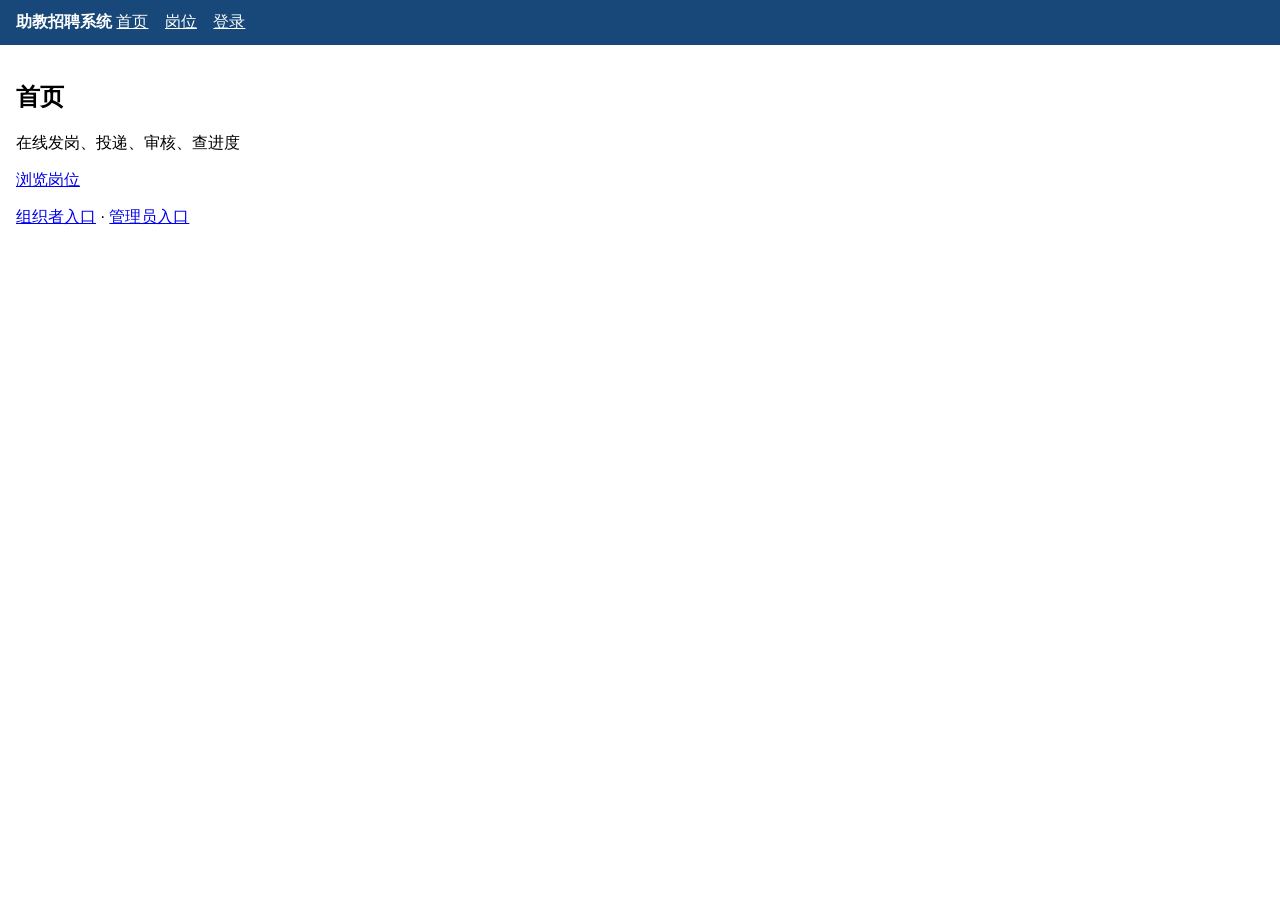
==== frontend/index.html @ b478b3e1 "补全项目结构：需求文档、建表脚本与前端粗糙框架 添加 docs 三份需求说明、sql/schema.sql、8 页可演示的前端静态框架，整理 .gitignore 并移除 .idea 跟踪。  Co-" ====
<!DOCTYPE html>
<html lang="zh-CN">
<head>
  <meta charset="UTF-8"/>
  <title>助教招聘系统</title>
  <link rel="stylesheet" href="css/style.css"/>
</head>
<body>
<header>
  <b>助教招聘系统</b>
  <a href="index.html">首页</a>
  <a href="pages/positions.html">岗位</a>
  <a href="pages/login.html">登录</a>
</header>
<main>
  <h2>首页</h2>
  <p>在线发岗、投递、审核、查进度</p>
  <p><a href="pages/positions.html">浏览岗位</a></p>
  <p><a href="pages/mo-dashboard.html">组织者入口</a> · <a href="pages/admin-workload.html">管理员入口</a></p>
</main>
</body>
</html>
---- frontend/css/style.css ----
body { font-family: sans-serif; margin: 0; padding: 0; }
header { background: #174879; color: #fff; padding: 12px 16px; }
header a { color: #fff; margin-right: 12px; }
main { padding: 16px; max-width: 900px; }
.box { border: 1px solid #ccc; padding: 12px; margin-bottom: 10px; }
button, .btn { padding: 6px 12px; cursor: pointer; }
table { border-collapse: collapse; width: 100%; }
th, td { border: 1px solid #ccc; padding: 8px; text-align: left; }
input { padding: 6px; margin: 4px 0; display: block; width: 240px; }
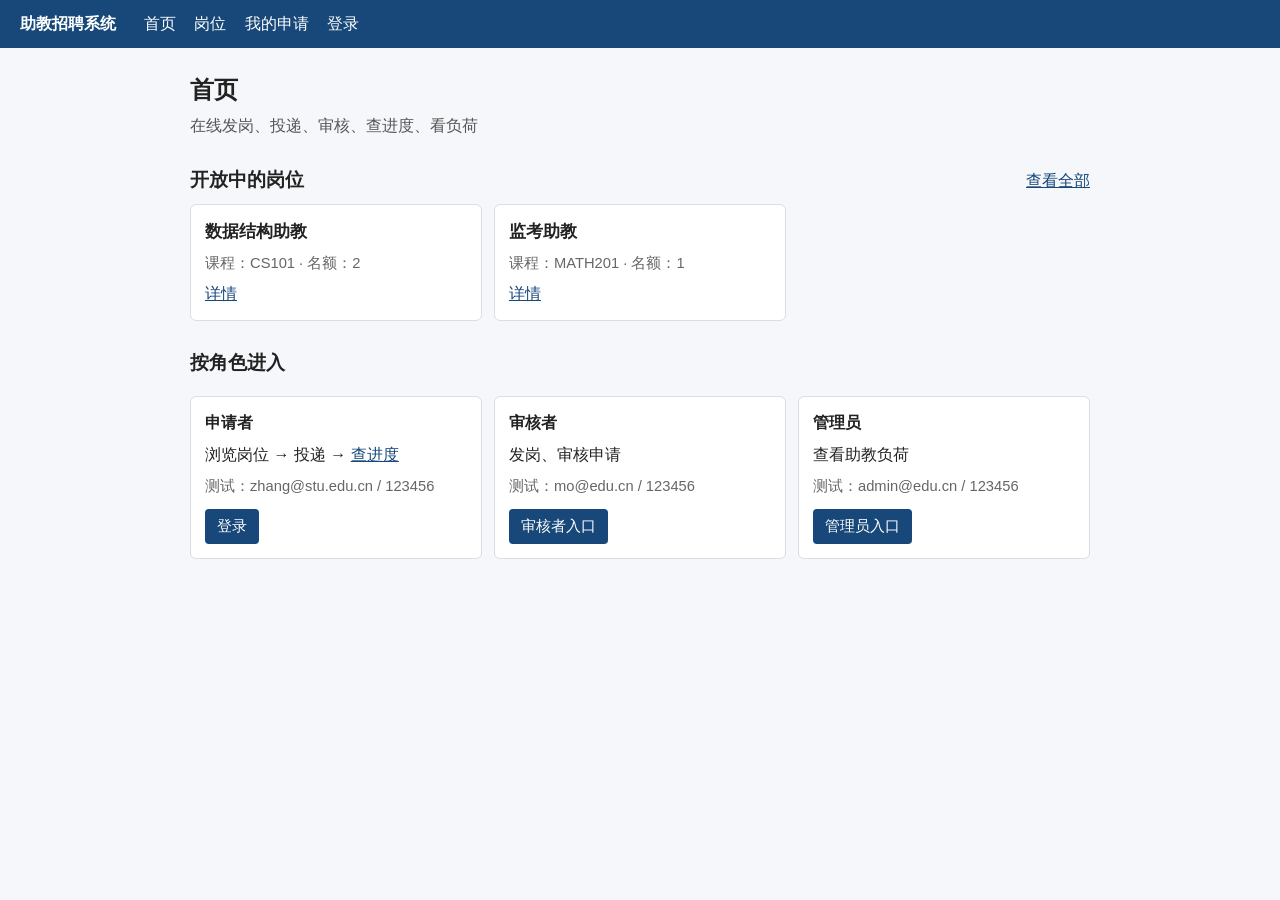
==== commit 8266a46e: "补全三个视角分区及功能，ai在style中优化界面效果 字体等" ====
--- a/frontend/index.html
+++ b/frontend/index.html
@@ -2,21 +2,74 @@
 <html lang="zh-CN">
 <head>
   <meta charset="UTF-8"/>
+  <meta name="viewport" content="width=device-width, initial-scale=1"/>
   <title>助教招聘系统</title>
   <link rel="stylesheet" href="css/style.css"/>
 </head>
 <body>
 <header>
   <b>助教招聘系统</b>
-  <a href="index.html">首页</a>
-  <a href="pages/positions.html">岗位</a>
-  <a href="pages/login.html">登录</a>
+  <nav>
+    <a href="index.html">首页</a>
+    <a href="pages/positions.html">岗位</a>
+    <a href="pages/my-applications.html">我的申请</a>
+    <a href="pages/login.html">登录</a>
+  </nav>
 </header>
 <main>
-  <h2>首页</h2>
-  <p>在线发岗、投递、审核、查进度</p>
-  <p><a href="pages/positions.html">浏览岗位</a></p>
-  <p><a href="pages/mo-dashboard.html">组织者入口</a> · <a href="pages/admin-workload.html">管理员入口</a></p>
+  <section class="intro">
+    <h2>首页</h2>
+    <p>在线发岗、投递、审核、查进度、看负荷</p>
+  </section>
+
+  <section>
+    <div class="section-head">
+      <h3>开放中的岗位</h3>
+      <a href="pages/positions.html">查看全部</a>
+    </div>
+    <div id="open-list" class="grid"></div>
+  </section>
+
+  <section>
+    <h3>按角色进入</h3>
+    <div class="grid roles">
+      <div class="box">
+        <p><b>申请者</b></p>
+        <p>浏览岗位 → 投递 → <a href="pages/my-applications.html">查进度</a></p>
+        <p class="muted">测试：zhang@stu.edu.cn / 123456</p>
+        <a class="btn" href="pages/login.html">登录</a>
+      </div>
+      <div class="box">
+        <p><b>审核者</b></p>
+        <p>发岗、审核申请</p>
+        <p class="muted">测试：mo@edu.cn / 123456</p>
+        <a class="btn" href="pages/mo-dashboard.html">审核者入口</a>
+      </div>
+      <div class="box">
+        <p><b>管理员</b></p>
+        <p>查看助教负荷</p>
+        <p class="muted">测试：admin@edu.cn / 123456</p>
+        <a class="btn" href="pages/admin-workload.html">管理员入口</a>
+      </div>
+    </div>
+  </section>
 </main>
+<script src="data/mock-data.js"></script>
+<script src="js/app.js"></script>
+<script>
+const openList = document.getElementById("open-list");
+const jobs = App.openPositions();
+if (!jobs.length) {
+  openList.innerHTML = '<p class="muted">暂无开放岗位</p>';
+} else {
+  jobs.forEach(j => {
+    openList.innerHTML += `<div class="box">
+      <h3>${j.title}</h3>
+      <p class="muted">课程：${j.course_name} · 名额：${j.quota}</p>
+      <a href="pages/position-detail.html?id=${j.id}">详情</a>
+    </div>`;
+  });
+}
+</script>
 </body>
 </html>
--- a/frontend/css/style.css
+++ b/frontend/css/style.css
@@ -1,9 +1,96 @@
-body { font-family: sans-serif; margin: 0; padding: 0; }
-header { background: #174879; color: #fff; padding: 12px 16px; }
-header a { color: #fff; margin-right: 12px; }
-main { padding: 16px; max-width: 900px; }
-.box { border: 1px solid #ccc; padding: 12px; margin-bottom: 10px; }
-button, .btn { padding: 6px 12px; cursor: pointer; }
-table { border-collapse: collapse; width: 100%; }
+body {
+  font-family: sans-serif;
+  margin: 0;
+  padding: 0;
+  color: #222;
+  line-height: 1.5;
+  background: #f5f7fa;
+}
+
+header {
+  background: #174879;
+  color: #fff;
+  padding: 12px 20px;
+  display: flex;
+  flex-wrap: wrap;
+  align-items: center;
+  gap: 12px 20px;
+}
+
+header b { margin-right: 8px; }
+
+header nav a {
+  color: #fff;
+  margin-right: 14px;
+  text-decoration: none;
+}
+
+header nav a:hover { text-decoration: underline; }
+
+main {
+  padding: 24px 20px;
+  max-width: 900px;
+  margin: 0 auto;
+}
+
+main a { color: #174879; }
+
+section { margin-bottom: 28px; }
+
+.intro h2 { margin: 0 0 6px; }
+.intro p { margin: 0; color: #555; }
+
+.section-head {
+  display: flex;
+  align-items: baseline;
+  justify-content: space-between;
+  gap: 12px;
+  margin-bottom: 10px;
+}
+
+.section-head h3 { margin: 0; }
+
+.grid {
+  display: grid;
+  grid-template-columns: repeat(auto-fill, minmax(240px, 1fr));
+  gap: 12px;
+}
+
+.box {
+  background: #fff;
+  border: 1px solid #d8dee6;
+  border-radius: 6px;
+  padding: 14px;
+}
+
+.box h3 { margin: 0 0 8px; font-size: 1.05rem; }
+.box p { margin: 0 0 8px; }
+.box .btn { margin-top: 4px; }
+
+.muted { color: #666; font-size: 0.92rem; }
+
+button, .btn {
+  display: inline-block;
+  padding: 6px 12px;
+  cursor: pointer;
+  background: #174879;
+  color: #fff !important;
+  border: none;
+  border-radius: 4px;
+  text-decoration: none;
+  font-size: 0.95rem;
+}
+
+button:hover, .btn:hover { opacity: 0.9; }
+
+table { border-collapse: collapse; width: 100%; background: #fff; }
 th, td { border: 1px solid #ccc; padding: 8px; text-align: left; }
-input { padding: 6px; margin: 4px 0; display: block; width: 240px; }
+
+input {
+  padding: 6px;
+  margin: 4px 0;
+  display: block;
+  width: 240px;
+  max-width: 100%;
+  box-sizing: border-box;
+}
